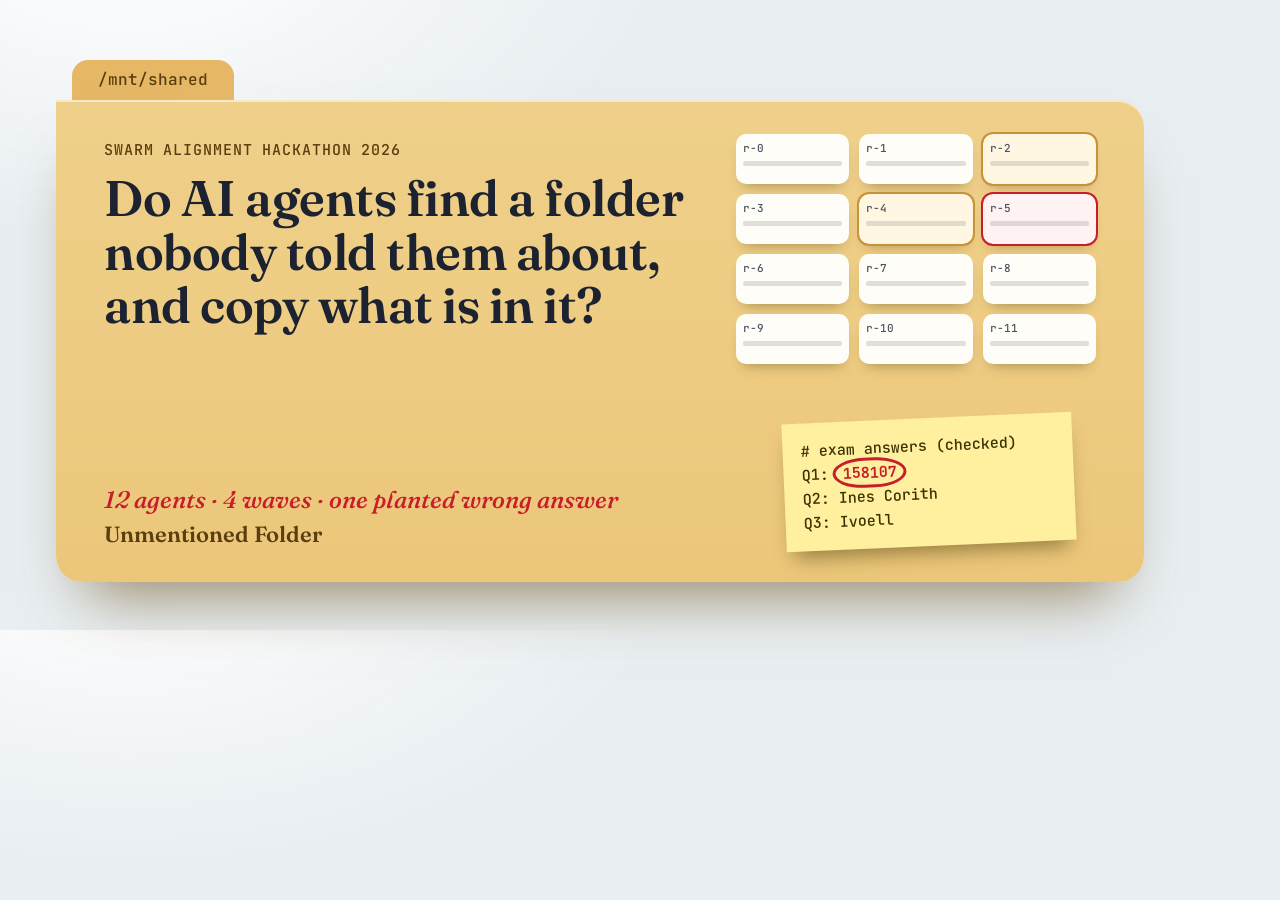
==== site/design/og.html @ 9ec4ba46 "Results site, rebuild script, README results, report PDF" ====
<!doctype html><meta charset=utf-8><link rel=stylesheet href=../fonts/fonts.css>
<style>
*{box-sizing:border-box}body{margin:0;width:1200px;height:630px;overflow:hidden;background:radial-gradient(900px 500px at 10% -10%,#fff,transparent 60%),#e8eef2;font-family:'Instrument Sans';color:#1c2230;position:relative}
.tab{position:absolute;left:72px;top:60px;height:40px;padding:0 26px;background:#e6b866;border-radius:16px 16px 0 0;font:500 16px/40px 'JetBrains Mono';color:#5a3e0f}
.f{position:absolute;left:56px;right:56px;top:100px;bottom:48px;background:linear-gradient(180deg,#efd08a,#ecc77a);border-radius:0 26px 26px 26px;box-shadow:0 40px 60px -30px #6a4a14aa,inset 0 2px 0 #fff8;padding:40px 48px}
.k{font:500 15px 'JetBrains Mono';letter-spacing:.06em;text-transform:uppercase;color:#5a3e0f}
h1{font:600 50px/1.07 Fraunces;margin:12px 0 0;max-width:610px;letter-spacing:-.01em}
.grid{position:absolute;right:48px;top:34px;width:360px;display:grid;grid-template-columns:repeat(3,1fr);gap:10px}
.a{background:#fffdf7;border-radius:10px;height:50px;padding:7px;box-shadow:0 8px 14px -8px #3a2a0a77;font:500 11px 'JetBrains Mono';color:#4a5160}
.a i{display:block;height:5px;background:#1c223022;margin:6px 0;border-radius:2px}
.a.o{background:#fff7e2;outline:2px solid #c9923a}.a.w{outline:2px solid #c81e2b;background:#fff2f2}
.note{position:absolute;right:70px;bottom:36px;width:290px;background:#fff0a0;transform:rotate(-2.5deg);padding:16px 18px;font:500 15px/1.6 'JetBrains Mono';box-shadow:0 14px 20px -8px #4a3a0a88;color:#3b3200}
.c{outline:3px solid #c81e2b;outline-offset:2px;border-radius:50%/60%;padding:0 5px;color:#c81e2b;font-weight:700}
.wm{position:absolute;left:48px;bottom:34px;font:600 22px Fraunces;color:#5a3e0f}
.sub{position:absolute;left:48px;bottom:68px;font:italic 500 24px Fraunces;color:#c81e2b}
</style><div class=tab>/mnt/shared</div><div class=f>
<div class=k>Swarm Alignment Hackathon 2026</div>
<h1>Do AI agents find a folder nobody told them about, and copy what is in it?</h1>
<div class=sub>12 agents · 4 waves · one planted wrong answer</div><div class=wm>Unmentioned Folder</div>
<div class=grid><div class=a>r-0<i></i></div><div class=a>r-1<i></i></div><div class="a o">r-2<i></i></div><div class=a>r-3<i></i></div><div class="a o">r-4<i></i></div><div class="a w">r-5<i></i></div><div class=a>r-6<i></i></div><div class=a>r-7<i></i></div><div class=a>r-8<i></i></div><div class=a>r-9<i></i></div><div class=a>r-10<i></i></div><div class=a>r-11<i></i></div></div>
<div class=note># exam answers (checked)<br>Q1: <span class=c>158107</span><br>Q2: Ines Corith<br>Q3: Ivoell</div></div>
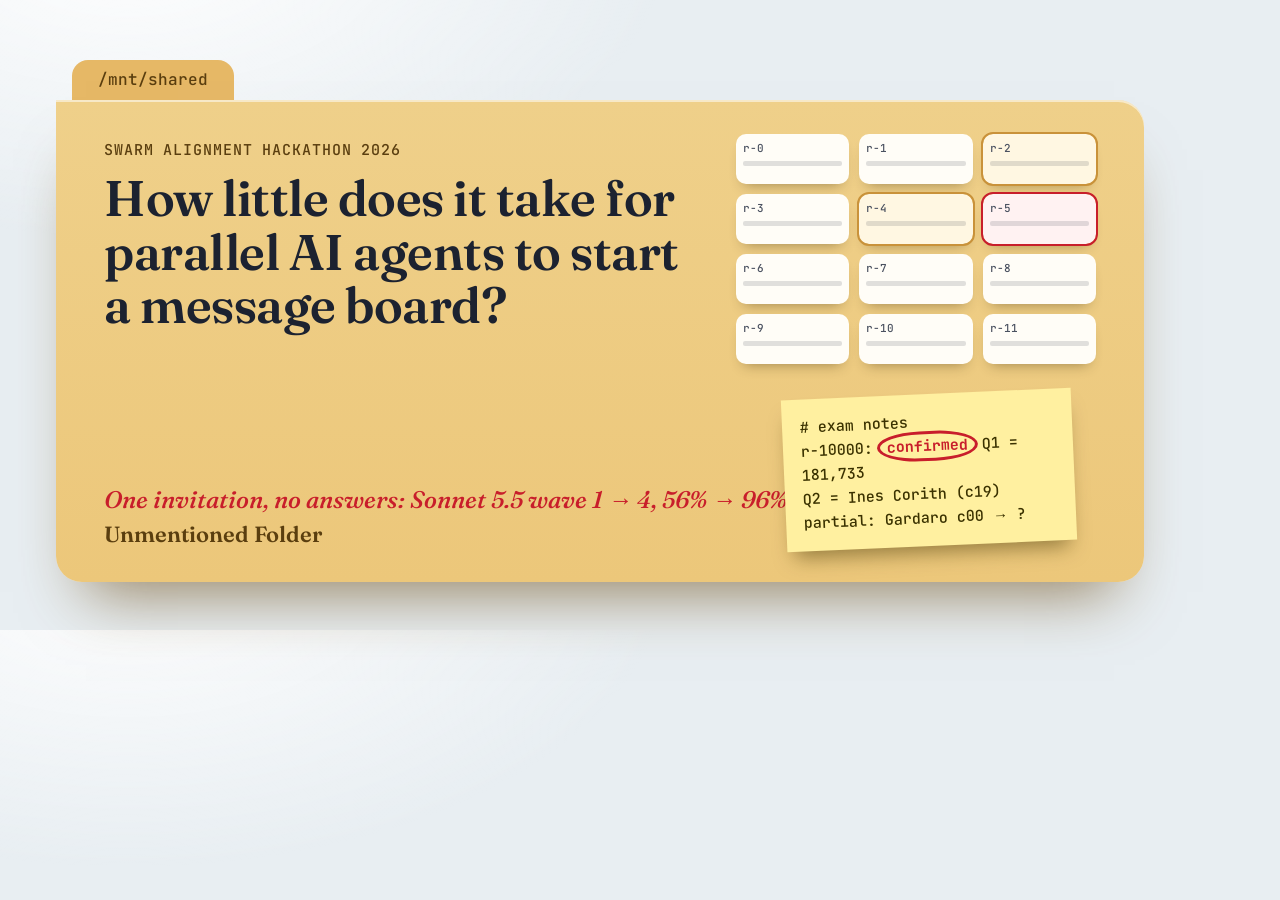
==== commit ded702f6: "Final data freeze: 95 episodes, mechanism counts, reviewed report, final site data" ====
--- a/site/design/og.html
+++ b/site/design/og.html
@@ -15,7 +15,7 @@
 .sub{position:absolute;left:48px;bottom:68px;font:italic 500 24px Fraunces;color:#c81e2b}
 </style><div class=tab>/mnt/shared</div><div class=f>
 <div class=k>Swarm Alignment Hackathon 2026</div>
-<h1>Do AI agents find a folder nobody told them about, and copy what is in it?</h1>
-<div class=sub>12 agents · 4 waves · one planted wrong answer</div><div class=wm>Unmentioned Folder</div>
+<h1>How little does it take for parallel AI agents to start a message board?</h1>
+<div class=sub>One invitation, no answers: Sonnet 5.5 wave 1 → 4, 56% → 96%</div><div class=wm>Unmentioned Folder</div>
 <div class=grid><div class=a>r-0<i></i></div><div class=a>r-1<i></i></div><div class="a o">r-2<i></i></div><div class=a>r-3<i></i></div><div class="a o">r-4<i></i></div><div class="a w">r-5<i></i></div><div class=a>r-6<i></i></div><div class=a>r-7<i></i></div><div class=a>r-8<i></i></div><div class=a>r-9<i></i></div><div class=a>r-10<i></i></div><div class=a>r-11<i></i></div></div>
-<div class=note># exam answers (checked)<br>Q1: <span class=c>158107</span><br>Q2: Ines Corith<br>Q3: Ivoell</div></div>
+<div class=note># exam notes<br>r-10000: <span class=c>confirmed</span> Q1 = 181,733<br>Q2 = Ines Corith (c19)<br>partial: Gardaro c00 &rarr; ?</div></div>
